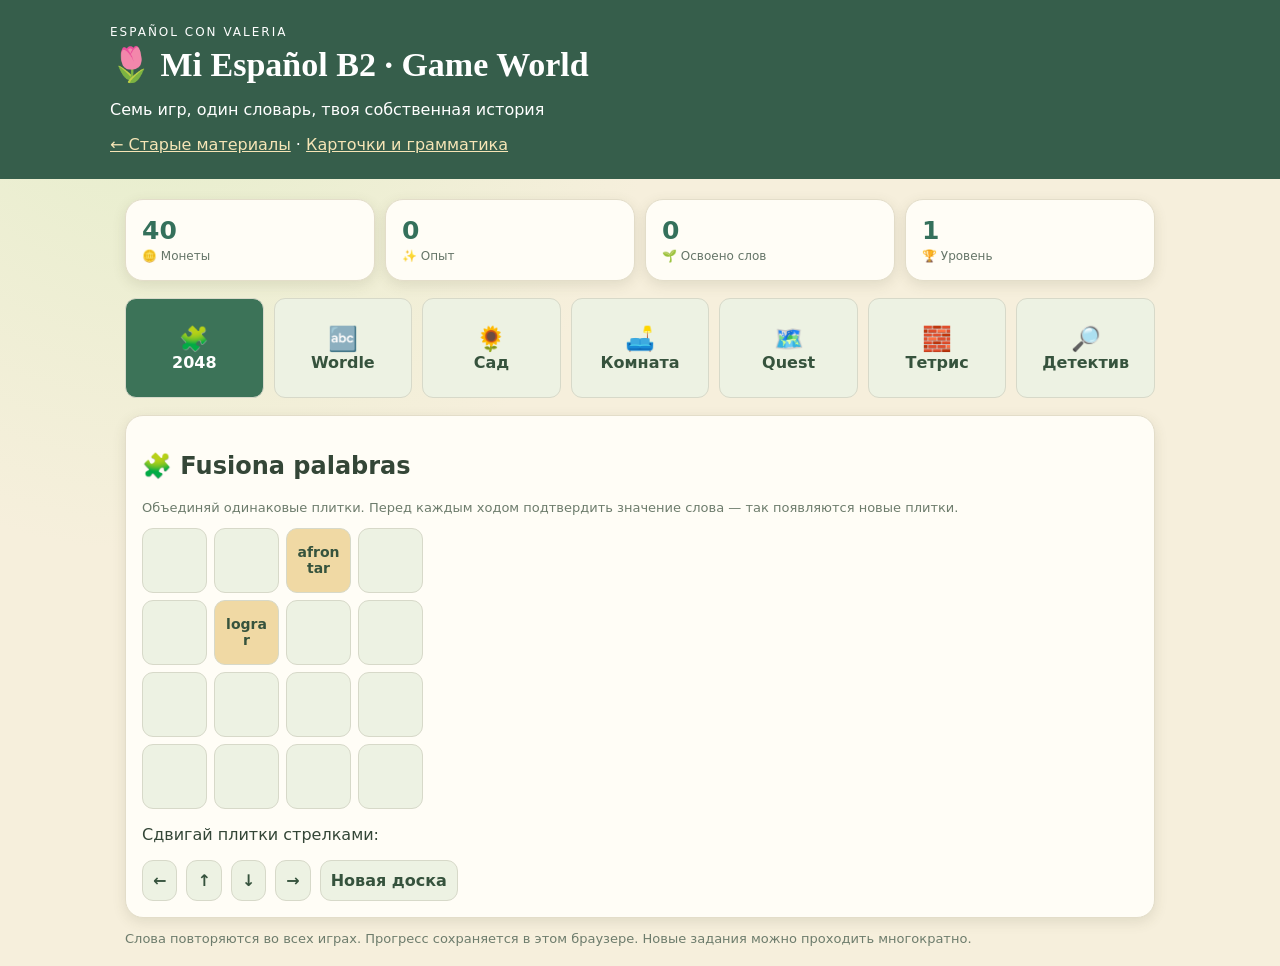
==== games/index.html @ 16535309 "Add seven-game B2 vocabulary world with shared progress" ====
<!doctype html><html lang="ru"><head><meta charset="utf-8"><meta name="viewport" content="width=device-width,initial-scale=1"><title>Mi Español B2 · Game World</title><style>
:root{font-family:system-ui,Arial;color:#344637;background:#f6efdc}*{box-sizing:border-box}body{margin:0;background:radial-gradient(circle at 12% 5%,#e5eecb,transparent 35%),#f6efdc}header{padding:25px max(18px,calc((100vw - 1060px)/2));background:#365e4b;color:#fff}header h1{margin:5px 0;font-family:Georgia,serif;font-size:34px}header a{color:#f6e5b6}main{max-width:1060px;margin:20px auto;padding:0 15px}.stats,.menu{display:grid;grid-template-columns:repeat(4,1fr);gap:10px}.stat,.tile,.panel{background:#fffdf6;border:1px solid #e3ddc9;border-radius:18px;padding:16px;box-shadow:0 4px 13px #514d3220}.stat strong{font-size:25px;display:block;color:#34705b}.stat small{font-size:12px;color:#657568}.menu{grid-template-columns:repeat(7,1fr);margin:17px 0}.menu button{min-height:100px}.menu button b{font-size:24px;display:block}button{font:inherit;cursor:pointer;border:1px solid #d7d9c9;background:#edf2e3;border-radius:11px;padding:10px;color:#36533d;font-weight:650}button.active,button.primary{background:#3c7358;color:#fff}button:disabled{opacity:.4;cursor:default}.panel{min-height:320px}.flex{display:flex;flex-wrap:wrap;gap:9px;align-items:center}.muted{color:#6d7c6c;font-size:13px}.choices{display:grid;gap:9px;max-width:580px}.choices button{text-align:left}.grid4{display:grid;grid-template-columns:repeat(4,65px);gap:7px}.grid4 button{height:65px;font-size:14px;overflow-wrap:anywhere}.grid4 .num{background:#f0d9a4}.wordle{display:grid;grid-template-columns:repeat(7,37px);gap:4px;margin:15px 0}.wordle span{height:37px;border:1px solid #b6c8b7;display:grid;place-items:center;font-weight:800}.wordle .exact{background:#6b9c76;color:white}.wordle .present{background:#dfbd69}.plots{display:grid;grid-template-columns:repeat(4,1fr);gap:8px;max-width:600px}.plots button{height:90px;background:#b89c79;font-size:25px}.room{background:#e7cda9;border:8px solid #c49e72;border-radius:20px;min-height:180px;display:flex;flex-wrap:wrap;gap:14px;align-items:center;justify-content:center;font-size:46px}.fall{display:grid;grid-template-columns:repeat(5,1fr);gap:5px;max-width:420px}.fall button{height:55px;font-size:12px}.fall button.target{background:#f4dca2}.story{background:#f2f1e2;padding:17px;border-radius:12px;line-height:1.7}.feedback{padding:12px;background:#e5f1df;border-radius:12px;margin:10px 0}.input{padding:12px;border:1px solid #b8c6b7;border-radius:9px;font:inherit;max-width:100%}@media(max-width:700px){.menu{grid-template-columns:repeat(4,1fr)}.menu button{min-height:75px;font-size:11px}.stats{grid-template-columns:repeat(2,1fr)}.grid4{grid-template-columns:repeat(4,minmax(45px,65px))}.wordle{grid-template-columns:repeat(7,minmax(25px,37px))}.wordle span{height:30px;font-size:12px}} </style></head><body>
<header><div style="font-size:12px;letter-spacing:2px">ESPAÑOL CON VALERIA</div><h1>🌷 Mi Español B2 · Game World</h1><p>Семь игр, один словарь, твоя собственная история</p><a href="../index.html">← Старые материалы</a> · <a href="../studio/index.html">Карточки и грамматика</a></header>
<main><div class="stats"><div class="stat"><strong id="coins">0</strong><small>🪙 Монеты</small></div><div class="stat"><strong id="xp">0</strong><small>✨ Опыт</small></div><div class="stat"><strong id="mastered">0</strong><small>🌱 Освоено слов</small></div><div class="stat"><strong id="level">1</strong><small>🏆 Уровень</small></div></div><nav class="menu" id="menu"></nav><section class="panel" id="screen"></section><p class="muted">Слова повторяются во всех играх. Прогресс сохраняется в этом браузере. Новые задания можно проходить многократно.</p></main>
<script>
const words=[['lograr','добиться'],['afrontar','справляться с'],['plantear','поднимать вопрос'],['aprovechar','использовать с пользой'],['rechazar','отвергать'],['respaldar','поддерживать'],['carecer de','не иметь'],['conllevar','влечь за собой'],['fomentar','способствовать'],['surgir','возникать'],['matizar','уточнять нюансы'],['cuestionar','ставить под сомнение'],['alcanzar','достигать'],['desempeñar','выполнять роль'],['estar al tanto','быть в курсе'],['llevar a cabo','осуществлять'],['hacer hincapié','подчёркивать'],['poner en duda','сомневаться в'],['salir adelante','преодолеть трудности'],['tener en cuenta','учитывать'],['darse cuenta','осознать'],['dar por hecho','считать очевидным'],['echar de menos','скучать по'],['tomar medidas','принимать меры'],['sin embargo','однако'],['por lo tanto','следовательно'],['de hecho','на самом деле'],['a pesar de','несмотря на'],['resultar','оказаться'],['estar harto de','быть сытым по горло']];
const games=[['🧩','2048'],['🔤','Wordle'],['🌻','Сад'],['🛋️','Комната'],['🗺️','Quest'],['🧱','Тетрис'],['🔎','Детектив']];
const KEY='mi-espanol-b2-game-world-v1';let s;try{s=JSON.parse(localStorage.getItem(KEY))||{}}catch(e){s={}};s.coins??=40;s.xp??=0;s.known??={};s.garden??=Array(8).fill(null);s.room??=[];s.quest??=0;s.case??=0;s.wordIndex??=0;s.attempts??=[];s.board??=Array(16).fill(0);let game=0,feedback='',current=0,fallBoard=[],fallTick=null,fallActive=false;
const $=id=>document.getElementById(id),rnd=n=>Math.floor(Math.random()*n),pick=()=>rnd(words.length),esc=t=>String(t).replace(/[&<>"']/g,c=>({'&':'&amp;','<':'&lt;','>':'&gt;','"':'&quot;',"'":'&#39;'}[c]));
function save(){localStorage.setItem(KEY,JSON.stringify(s));stats()}function stats(){$('coins').textContent=s.coins;$('xp').textContent=s.xp;$('mastered').textContent=Object.keys(s.known).filter(k=>s.known[k]>=3).length;$('level').textContent=1+Math.floor(s.xp/250)}
function reward(i,ok){if(ok){s.xp+=12;s.coins+=5;s.known[i]=Math.min(3,(s.known[i]||0)+1);feedback='✨ ¡Muy bien! +12 XP, +5 монет. '+words[i][0]+' — '+words[i][1]}else{if(s.known[i])s.known[i]=Math.max(0,s.known[i]-1);feedback='Попробуй ещё! '+words[i][0]+' — '+words[i][1]}save()}
function nav(){if(fallTick){clearInterval(fallTick);fallTick=null;fallActive=false}$('menu').innerHTML=games.map((g,i)=>'<button class="'+(game===i?'active':'')+'" data-g="'+i+'"><b>'+g[0]+'</b>'+g[1]+'</button>').join('');document.querySelectorAll('[data-g]').forEach(b=>b.onclick=()=>{game=+b.dataset.g;feedback='';nav();render()})}
function note(){return feedback?'<p class="feedback">'+esc(feedback)+'</p>':''}
function choices(i,callback){let opts=[i];while(opts.length<4){let n=pick();if(!opts.includes(n))opts.push(n)}opts.sort(()=>Math.random()-.5);return '<div class="choices">'+opts.map(n=>'<button data-answer="'+n+'">'+esc(words[n][1])+'</button>').join('')+'</div>'}
function bindChoices(i,done){document.querySelectorAll('[data-answer]').forEach(b=>b.onclick=()=>{let ok=+b.dataset.answer===i;reward(i,ok);done(ok);render()})}
function render(){stats();let p=$('screen');if(game===0)merge(p);if(game===1)wordle(p);if(game===2)garden(p);if(game===3)room(p);if(game===4)quest(p);if(game===5)tetris(p);if(game===6)detective(p)}
function spawn(){let empty=s.board.map((x,i)=>x?null:i).filter(x=>x!==null);if(empty.length)s.board[empty[rnd(empty.length)]]=1+rnd(2)}
function merge(p){if(!s.board.some(Boolean)){spawn();spawn();save()}p.innerHTML='<h2>🧩 Fusiona palabras</h2><p class="muted">Объединяй одинаковые плитки. Перед каждым ходом подтвердить значение слова — так появляются новые плитки.</p><div class="grid4">'+s.board.map((n,i)=>'<button class="'+(n?'num':'')+'">'+(n?esc(words[(n-1)%words.length][0]):'')+'</button>').join('')+'</div><p>Сдвигай плитки стрелками:</p><div class="flex">'+['←','↑','↓','→'].map((x,i)=>'<button data-dir="'+i+'">'+x+'</button>').join('')+'<button id="merge-reset">Новая доска</button></div>'+note();document.querySelectorAll('[data-dir]').forEach(b=>b.onclick=()=>{let d=+b.dataset.dir,old=s.board.slice(),next=old.slice();for(let line=0;line<4;line++){let ids=Array.from({length:4},(_,j)=>d===0?line*4+j:d===3?line*4+3-j:d===1?j*4+line:(3-j)*4+line);let vals=ids.map(i=>old[i]).filter(Boolean),out=[];for(let j=0;j<vals.length;j++){if(vals[j]===vals[j+1]){out.push(vals[j]+1);s.xp+=10;s.coins+=3;j++}else out.push(vals[j])}ids.forEach((id,j)=>next[id]=out[j]||0)}if(next.some((x,i)=>x!==old[i])){s.board=next;spawn();save()}merge(p)});$('merge-reset').onclick=()=>{s.board=Array(16).fill(0);spawn();spawn();save();merge(p)}}
function wordle(p){let i=s.wordIndex%words.length,target=words[i][0].replace(/[^a-záéíóúüñ]/g,'').toUpperCase();p.innerHTML='<h2>🔤 Palabra misteriosa</h2><p>Угадай испанское слово по переводу: <b>'+esc(words[i][1])+'</b></p><p class="muted">Букв: '+target.length+' · попыток: '+s.attempts.length+'/6</p>'+s.attempts.map(g=>'<div class="wordle" style="grid-template-columns:repeat('+target.length+',minmax(24px,37px))">'+Array.from(g.toUpperCase()).map((c,j)=>'<span class="'+(c===target[j]?'exact':target.includes(c)?'present':'')+'">'+esc(c)+'</span>').join('')+'</div>').join('')+'<div class="flex"><input class="input" id="guess" maxlength="'+target.length+'" placeholder="Escribe la palabra"><button id="guess-go" class="primary">Проверить</button><button id="word-next">Следующее слово →</button></div>'+note();$('guess-go').onclick=()=>{let v=$('guess').value.trim().replace(/[^a-záéíóúüñ]/gi,'').toUpperCase();if(v.length!==target.length){feedback='Нужно ввести '+target.length+' букв.';return render()}s.attempts.push(v);if(v===target){reward(i,true);s.wordIndex++;s.attempts=[]}else if(s.attempts.length>=6){reward(i,false);s.wordIndex++;s.attempts=[]}else feedback='Буквы на зелёном фоне стоят правильно, на жёлтом — есть в слове.';save();render()};$('word-next').onclick=()=>{s.wordIndex++;s.attempts=[];feedback='';save();render()};$('guess').onkeydown=e=>{if(e.key==='Enter')$('guess-go').click()}}
function garden(p){p.innerHTML='<h2>🌻 Mi jardín de palabras</h2><p>Посади семечко за 8 монет. Поливай правильными переводами. После трёх поливов цветок расцветёт и принесёт награду.</p><div class="plots">'+s.garden.map((v,i)=>'<button data-plot="'+i+'">'+(v===null?'🟫':v>=3?'🌻':v===2?'🌷':v===1?'🌱':'🌰')+'<div style="font-size:11px">'+(v===null?'Пусто':v>=3?'Расцвёл':v+'/3')+'</div></button>').join('')+'</div>'+note()+'<div id="garden-question"></div>';document.querySelectorAll('[data-plot]').forEach(b=>b.onclick=()=>{let slot=+b.dataset.plot;if(s.garden[slot]===null){if(s.coins<8){feedback='Нужно 8 монет';return render()}s.coins-=8;s.garden[slot]=0;save();return render()}if(s.garden[slot]>=3){s.coins+=20;s.xp+=25;s.garden[slot]=null;feedback='🌻 Цветок собран: +20 монет и +25 XP';save();return render()}let i=pick();$('garden-question').innerHTML='<h3>Полей цветок: '+esc(words[i][0])+'</h3>'+choices(i);bindChoices(i,ok=>{if(ok)s.garden[slot]++;save()})})}
const furniture=[['🪴','Растение',20],['🛋️','Диван',35],['📚','Книги',25],['🪞','Зеркало',30],['🖼️','Картина',22],['🕯️','Свечи',15],['🧸','Игрушка',18],['🪑','Кресло',30]];
function room(p){p.innerHTML='<h2>🛋️ Decora tu habitación</h2><p>Зарабатывай монеты в играх, покупай предметы и обустраивай комнату.</p><div class="room">'+(s.room.length?s.room.map(i=>'<span title="'+furniture[i][1]+'">'+furniture[i][0]+'</span>').join(''):'🏡 Пустая уютная комната')+'</div><h3>Магазин</h3><div class="flex">'+furniture.map((f,i)=>'<button data-buy="'+i+'">'+f[0]+' '+f[1]+' · '+f[2]+'🪙</button>').join('')+'</div>'+note();document.querySelectorAll('[data-buy]').forEach(b=>b.onclick=()=>{let i=+b.dataset.buy;if(s.room.includes(i)){feedback='Этот предмет уже куплен';return render()}if(s.coins<furniture[i][2]){feedback='Недостаточно монет';return render()}let word=pick();current=i;$('screen').innerHTML+='<div id="shop-question"><h3>Чтобы купить предмет, переведи: '+esc(words[word][0])+'</h3>'+choices(word)+'</div>';bindChoices(word,ok=>{if(ok){s.coins-=furniture[i][2];s.room.push(i);feedback='Новая вещь в твоей комнате!'}save()})})}
const quests=[['В кафе','La camarera dice: «¿Cómo podemos afrontar esta situación?»','справиться с ситуацией','отказаться от встречи',0],['На площади','Un vecino dice: «Hay que tener en cuenta a los demás».','учитывать других','игнорировать других',0],['В библиотеке','La bibliotecaria dice: «No debemos darlo por hecho».','не стоит считать это очевидным','нужно немедленно уходить',0],['У вокзала','El viajero dice: «A pesar de la lluvia, saldremos».','несмотря на дождь','из-за дождя',0],['В старом доме','La vecina dice: «Eso conlleva ciertos riesgos».','это влечёт риски','это исключает риски',0]];
function quest(p){let q=quests[s.quest%quests.length];p.innerHTML='<h2>🗺️ Spanish Quest · La ciudad secreta</h2><div class="story"><div style="font-size:38px">🏘️ 🌳 🏛️</div><h3>Глава '+(s.quest+1)+' · '+q[0]+'</h3><p>'+esc(q[1])+'</p><p>Что означает реплика?</p></div><div class="choices"><button data-q="0">'+q[2]+'</button><button data-q="1">'+q[3]+'</button></div>'+note();document.querySelectorAll('[data-q]').forEach(b=>b.onclick=()=>{if(+b.dataset.q===q[4]){reward([1,19,21,27,7][s.quest%5],true);s.quest++;save()}else feedback='Не совсем! Внимательно прочитай фразу.';render()})}
function tetris(p){if(!fallBoard.length)fallBoard=[];p.innerHTML='<h2>🧱 Tetris de palabras</h2><p>Блоки падают каждую 5-ю секунду. Выбирай перевод слова в нижнем блоке, чтобы убрать его. Если накопится 8 блоков — проигрыш раунда.</p><p class="muted">Блоков: '+fallBoard.length+'/8</p><div class="fall">'+fallBoard.map((i,j)=>'<button class="'+(j===fallBoard.length-1?'target':'')+'">'+esc(words[i][0])+'</button>').join('')+'</div><div class="flex" style="margin-top:12px"><button id="fall-start" class="primary">'+(fallActive?'Идёт игра':'Начать раунд')+'</button><button id="fall-stop">Стоп</button></div><div id="fall-answers"></div>'+note();$('fall-start').onclick=()=>{if(fallActive)return;fallBoard=[];fallActive=true;fallTick=setInterval(()=>{fallBoard.push(pick());if(fallBoard.length>=8){clearInterval(fallTick);fallTick=null;fallActive=false;feedback='Поле заполнено! Начни новый раунд.'}if(game===5)render()},5000);fallBoard.push(pick());render()};$('fall-stop').onclick=()=>{clearInterval(fallTick);fallTick=null;fallActive=false;fallBoard=[];render()};if(fallBoard.length){let i=fallBoard[fallBoard.length-1];$('fall-answers').innerHTML='<h3>Перевод: '+esc(words[i][0])+'</h3>'+choices(i);bindChoices(i,ok=>{if(ok)fallBoard.pop()})}}
const cases=[['Пропавшее письмо','В записке написано: «No des por hecho que todos dicen la verdad». Что советует автор?','Не считать правдивость очевидной','Доверять всем безоговорочно',0],['Таинственный сосед','Свидетель сказал: «No estaba al tanto de la reunión». Что он утверждает?','Не знал о встрече','Организовал встречу',0],['Закрытая библиотека','Подозреваемый сказал: «Quise llevar a cabo el plan». Что он хотел?','Осуществить план','Отказаться от плана',0],['Последняя улика','Следователь говорит: «Hay que cuestionar su versión». Что делать?','Поставить версию под сомнение','Подтвердить версию',0]];
function detective(p){let c=cases[s.case%cases.length];p.innerHTML='<h2>🔎 Detective Español · El caso imposible</h2><div class="story"><div style="font-size:42px">🕯️ 📜 🔍</div><h3>Дело '+(s.case+1)+': '+c[0]+'</h3><p>'+c[1]+'</p></div><div class="choices" style="margin-top:15px"><button data-c="0">'+c[2]+'</button><button data-c="1">'+c[3]+'</button></div>'+note();document.querySelectorAll('[data-c]').forEach(b=>b.onclick=()=>{if(+b.dataset.c===c[4]){reward([21,14,15,11][s.case%4],true);s.case++;s.xp+=15;feedback='Улика раскрыта! +15 дополнительных XP';save()}else feedback='Неверная интерпретация. Перечитай показания.';render()})}
document.addEventListener('keydown',e=>{if(game!==0||!['ArrowLeft','ArrowUp','ArrowDown','ArrowRight'].includes(e.key))return;if(['INPUT','TEXTAREA'].includes(document.activeElement.tagName))return;e.preventDefault();let idx=['ArrowLeft','ArrowUp','ArrowDown','ArrowRight'].indexOf(e.key);document.querySelector('[data-dir="'+idx+'"]')?.click()});
nav();render();
</script></body></html>
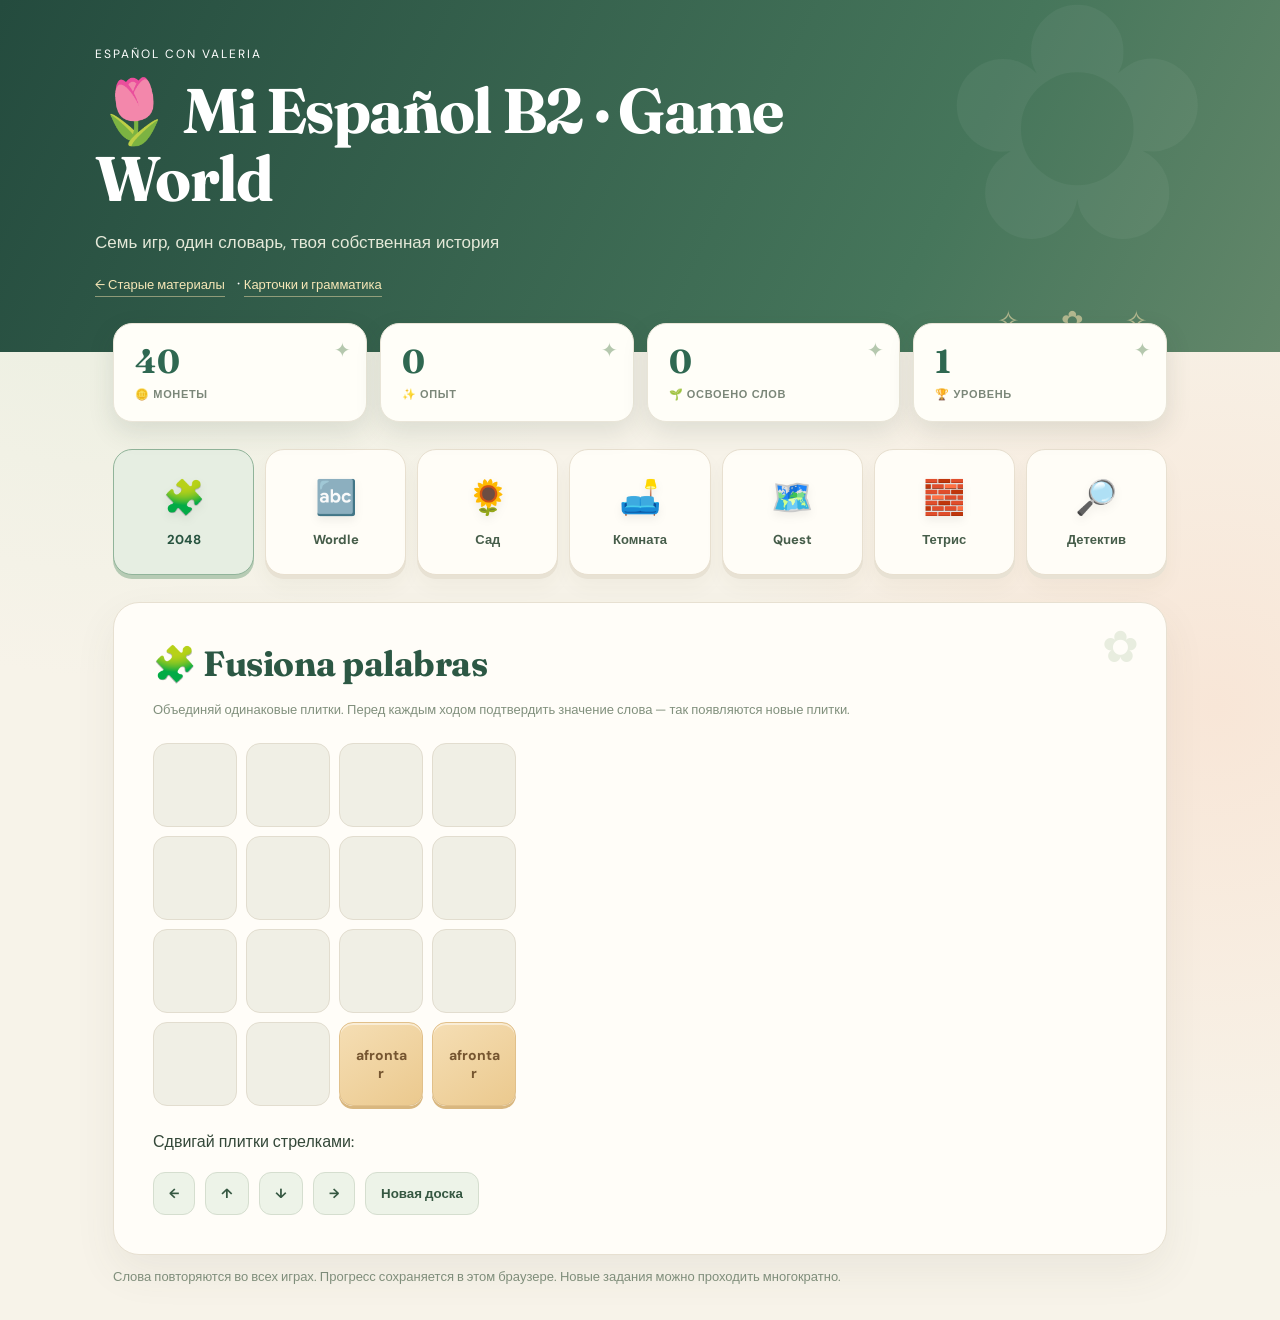
==== commit e7d38088: "Redesign B2 game world with warm illustrated garden visual system" ====
--- a/games/index.html
+++ b/games/index.html
@@ -1,5 +1,57 @@
 <!doctype html><html lang="ru"><head><meta charset="utf-8"><meta name="viewport" content="width=device-width,initial-scale=1"><title>Mi Español B2 · Game World</title><style>
-:root{font-family:system-ui,Arial;color:#344637;background:#f6efdc}*{box-sizing:border-box}body{margin:0;background:radial-gradient(circle at 12% 5%,#e5eecb,transparent 35%),#f6efdc}header{padding:25px max(18px,calc((100vw - 1060px)/2));background:#365e4b;color:#fff}header h1{margin:5px 0;font-family:Georgia,serif;font-size:34px}header a{color:#f6e5b6}main{max-width:1060px;margin:20px auto;padding:0 15px}.stats,.menu{display:grid;grid-template-columns:repeat(4,1fr);gap:10px}.stat,.tile,.panel{background:#fffdf6;border:1px solid #e3ddc9;border-radius:18px;padding:16px;box-shadow:0 4px 13px #514d3220}.stat strong{font-size:25px;display:block;color:#34705b}.stat small{font-size:12px;color:#657568}.menu{grid-template-columns:repeat(7,1fr);margin:17px 0}.menu button{min-height:100px}.menu button b{font-size:24px;display:block}button{font:inherit;cursor:pointer;border:1px solid #d7d9c9;background:#edf2e3;border-radius:11px;padding:10px;color:#36533d;font-weight:650}button.active,button.primary{background:#3c7358;color:#fff}button:disabled{opacity:.4;cursor:default}.panel{min-height:320px}.flex{display:flex;flex-wrap:wrap;gap:9px;align-items:center}.muted{color:#6d7c6c;font-size:13px}.choices{display:grid;gap:9px;max-width:580px}.choices button{text-align:left}.grid4{display:grid;grid-template-columns:repeat(4,65px);gap:7px}.grid4 button{height:65px;font-size:14px;overflow-wrap:anywhere}.grid4 .num{background:#f0d9a4}.wordle{display:grid;grid-template-columns:repeat(7,37px);gap:4px;margin:15px 0}.wordle span{height:37px;border:1px solid #b6c8b7;display:grid;place-items:center;font-weight:800}.wordle .exact{background:#6b9c76;color:white}.wordle .present{background:#dfbd69}.plots{display:grid;grid-template-columns:repeat(4,1fr);gap:8px;max-width:600px}.plots button{height:90px;background:#b89c79;font-size:25px}.room{background:#e7cda9;border:8px solid #c49e72;border-radius:20px;min-height:180px;display:flex;flex-wrap:wrap;gap:14px;align-items:center;justify-content:center;font-size:46px}.fall{display:grid;grid-template-columns:repeat(5,1fr);gap:5px;max-width:420px}.fall button{height:55px;font-size:12px}.fall button.target{background:#f4dca2}.story{background:#f2f1e2;padding:17px;border-radius:12px;line-height:1.7}.feedback{padding:12px;background:#e5f1df;border-radius:12px;margin:10px 0}.input{padding:12px;border:1px solid #b8c6b7;border-radius:9px;font:inherit;max-width:100%}@media(max-width:700px){.menu{grid-template-columns:repeat(4,1fr)}.menu button{min-height:75px;font-size:11px}.stats{grid-template-columns:repeat(2,1fr)}.grid4{grid-template-columns:repeat(4,minmax(45px,65px))}.wordle{grid-template-columns:repeat(7,minmax(25px,37px))}.wordle span{height:30px;font-size:12px}} </style></head><body>
+@import url('https://fonts.googleapis.com/css2?family=DM+Sans:wght@400;500;600;700;800&family=Fraunces:opsz,wght@9..144,500;9..144,650;9..144,750&display=swap');
+:root{font-family:'DM Sans',sans-serif;color:#344839;background:#f7f3e9;--forest:#254d3e;--sage:#87a58b;--cream:#fffdf5;--peach:#f2c7a6;--gold:#d9ae61}
+*{box-sizing:border-box}body{margin:0;background:radial-gradient(circle at 8% 12%,#e8eedf 0,transparent 32%),radial-gradient(circle at 95% 55%,#f8e6d7 0,transparent 35%),#f7f3e9;min-height:100vh}
+header{position:relative;overflow:hidden;padding:46px max(22px,calc((100vw - 1090px)/2)) 58px;background:linear-gradient(115deg,#244b3e,#46765b 72%,#63876a);color:#fff}
+header:before{content:'✿';position:absolute;right:5%;top:-88px;font-size:330px;color:#ffffff0c;pointer-events:none}
+header:after{content:'✧  ✿  ✧';position:absolute;right:9%;bottom:14px;font-size:27px;letter-spacing:17px;color:#f3e0ae99}
+header h1{font-family:'Fraunces',Georgia,serif;font-size:clamp(36px,6vw,63px);line-height:1.08;max-width:780px;letter-spacing:-1.7px;margin:14px 0}
+header p{font-size:17px;color:#e5e9d9;max-width:530px;line-height:1.6}
+header a{color:#f6e7b7;text-decoration:none;font-size:13px;border-bottom:1px solid #e5d6a688;padding-bottom:3px;margin-right:8px}
+main{max-width:1090px;margin:-29px auto 35px;padding:0 18px;position:relative}
+.stats{display:grid;grid-template-columns:repeat(4,1fr);gap:13px}
+.stat{background:#fffef8;border:1px solid #e9e5d8;border-radius:19px;padding:18px 21px;box-shadow:0 10px 26px #314b3420;position:relative;overflow:hidden}
+.stat:after{content:'✦';position:absolute;right:15px;top:13px;color:#b5c8ae;font-size:20px}
+.stat strong{font-family:'Fraunces',Georgia,serif;font-size:33px;display:block;color:#2f6851;line-height:1.2}
+.stat small{font-size:11px;color:#7b8779;letter-spacing:.06em;text-transform:uppercase;font-weight:800}
+.menu{display:grid;grid-template-columns:repeat(7,minmax(0,1fr));gap:11px;margin:27px 0}
+.menu button{min-height:126px;padding:15px 5px;background:#fffdf7;border:1px solid #e8e0d0;border-radius:19px;color:#465d4a;box-shadow:0 4px 0 #e8e2d4,0 12px 20px #4e59350c;transition:transform .2s,box-shadow .2s,background .2s;font-size:13px}
+.menu button b{font-size:34px;display:block;margin-bottom:11px;filter:drop-shadow(0 4px 4px #00000010)}
+.menu button:hover{transform:translateY(-4px);box-shadow:0 8px 0 #e8e2d4,0 17px 23px #4e59351c}
+.menu button.active{background:#e6eee2;color:#27533f;border-color:#91b49a;box-shadow:0 4px 0 #b6cbb4}
+.panel{background:#fffdf8;border:1px solid #e7e0d1;border-radius:26px;padding:clamp(20px,4vw,39px);box-shadow:0 17px 42px #55574013;min-height:390px;position:relative}
+.panel:before{content:'✿';position:absolute;right:27px;top:15px;font-size:44px;color:#e8eddf;pointer-events:none}
+.panel h2{font-family:'Fraunces',Georgia,serif;color:#2c5844;font-size:clamp(26px,4vw,35px);margin:0 0 14px;letter-spacing:-.5px}
+.panel h3{font-family:'Fraunces',Georgia,serif;color:#42634b}
+.panel p{line-height:1.65}
+button{font-family:inherit;cursor:pointer;border:1px solid #d5decf;background:#edf3e8;border-radius:12px;padding:12px 15px;color:#355741;font-weight:750;transition:transform .15s,background .15s}
+button:hover:not(:disabled){transform:translateY(-2px);background:#dfeadd}
+button.active,button.primary{background:#356e54;color:#fff;border-color:#356e54}
+button.primary:hover{background:#275b44}
+button:disabled{opacity:.43;cursor:default}
+.flex{display:flex;flex-wrap:wrap;gap:10px;align-items:center}
+.muted{color:#81907d;font-size:13px}
+.choices{display:grid;gap:11px;max-width:640px;margin-top:20px}
+.choices button{text-align:left;padding:16px 20px;background:#f6f5eb;border-color:#e4e2d5;font-weight:600}
+.choices button:hover{background:#e5eee2}
+.grid4{display:grid;grid-template-columns:repeat(4,minmax(55px,84px));gap:9px;margin:23px 0}
+.grid4 button{height:84px;font-size:14px;overflow-wrap:anywhere;border-radius:14px;background:#f0efe5;border-color:#e2ddcf}
+.grid4 .num{background:linear-gradient(145deg,#f5deb4,#ebc98e);border:1px solid #e1c08a;color:#765631;box-shadow:inset 0 2px #ffffff7d,0 3px 0 #d9b77f}
+.wordle{display:grid;gap:6px;margin:17px 0}
+.wordle span{height:42px;border:1px solid #c5d0bc;border-radius:8px;display:grid;place-items:center;font-weight:800;background:#f6f7ed}
+.wordle .exact{background:#729c78;color:white}.wordle .present{background:#e5c06d}
+.plots{display:grid;grid-template-columns:repeat(4,1fr);gap:12px;max-width:660px;background:linear-gradient(135deg,#e1ead5,#d5e5c7);border-radius:22px;padding:17px;margin:18px 0}
+.plots button{height:108px;background:linear-gradient(155deg,#bfa27e,#a98561);border:3px solid #d6b995;box-shadow:inset 0 5px #ffffff20,0 4px 0 #967552;border-radius:16px;font-size:37px;color:#fff6e6}
+.plots button:hover{background:#c5a17a}
+.room{background:linear-gradient(#f1dfc4 0 72%,#bd926b 72%);border:10px solid #d7b28b;border-radius:22px;min-height:245px;display:flex;flex-wrap:wrap;gap:18px;align-items:center;justify-content:center;font-size:58px;box-shadow:inset 0 0 0 4px #f5e7cf;margin:20px 0}
+.fall{display:grid;grid-template-columns:repeat(5,1fr);gap:7px;max-width:480px;margin:18px 0}
+.fall button{min-height:63px;font-size:12px;border-radius:10px;background:#dce8dc}
+.fall button.target{background:#eacb88}
+.story{background:linear-gradient(135deg,#f3efe2,#e8eee0);padding:25px;border:1px solid #e3dfce;border-radius:19px;line-height:1.8;box-shadow:inset 0 1px #fff}
+.feedback{padding:15px 18px;background:#e5f0df;border:1px solid #d0e4c9;border-radius:13px;margin:14px 0;color:#365e42}
+.input{padding:14px;border:1px solid #c7d2c2;border-radius:11px;font:inherit;max-width:100%;background:#fffefa}
+@media(max-width:750px){header{padding:30px 22px 50px}.menu{grid-template-columns:repeat(4,minmax(0,1fr))}.menu button{min-height:94px;font-size:12px}.menu button b{font-size:26px;margin-bottom:6px}.stats{grid-template-columns:repeat(2,1fr)}.stat{padding:13px}.stat strong{font-size:26px}.grid4{grid-template-columns:repeat(4,minmax(50px,70px))}.grid4 button{height:70px;font-size:11px}.wordle span{height:31px;font-size:12px}.panel{border-radius:19px}.plots{gap:6px;padding:10px}.plots button{height:80px;font-size:27px}}
+</style></head><body>
 <header><div style="font-size:12px;letter-spacing:2px">ESPAÑOL CON VALERIA</div><h1>🌷 Mi Español B2 · Game World</h1><p>Семь игр, один словарь, твоя собственная история</p><a href="../index.html">← Старые материалы</a> · <a href="../studio/index.html">Карточки и грамматика</a></header>
 <main><div class="stats"><div class="stat"><strong id="coins">0</strong><small>🪙 Монеты</small></div><div class="stat"><strong id="xp">0</strong><small>✨ Опыт</small></div><div class="stat"><strong id="mastered">0</strong><small>🌱 Освоено слов</small></div><div class="stat"><strong id="level">1</strong><small>🏆 Уровень</small></div></div><nav class="menu" id="menu"></nav><section class="panel" id="screen"></section><p class="muted">Слова повторяются во всех играх. Прогресс сохраняется в этом браузере. Новые задания можно проходить многократно.</p></main>
 <script>
